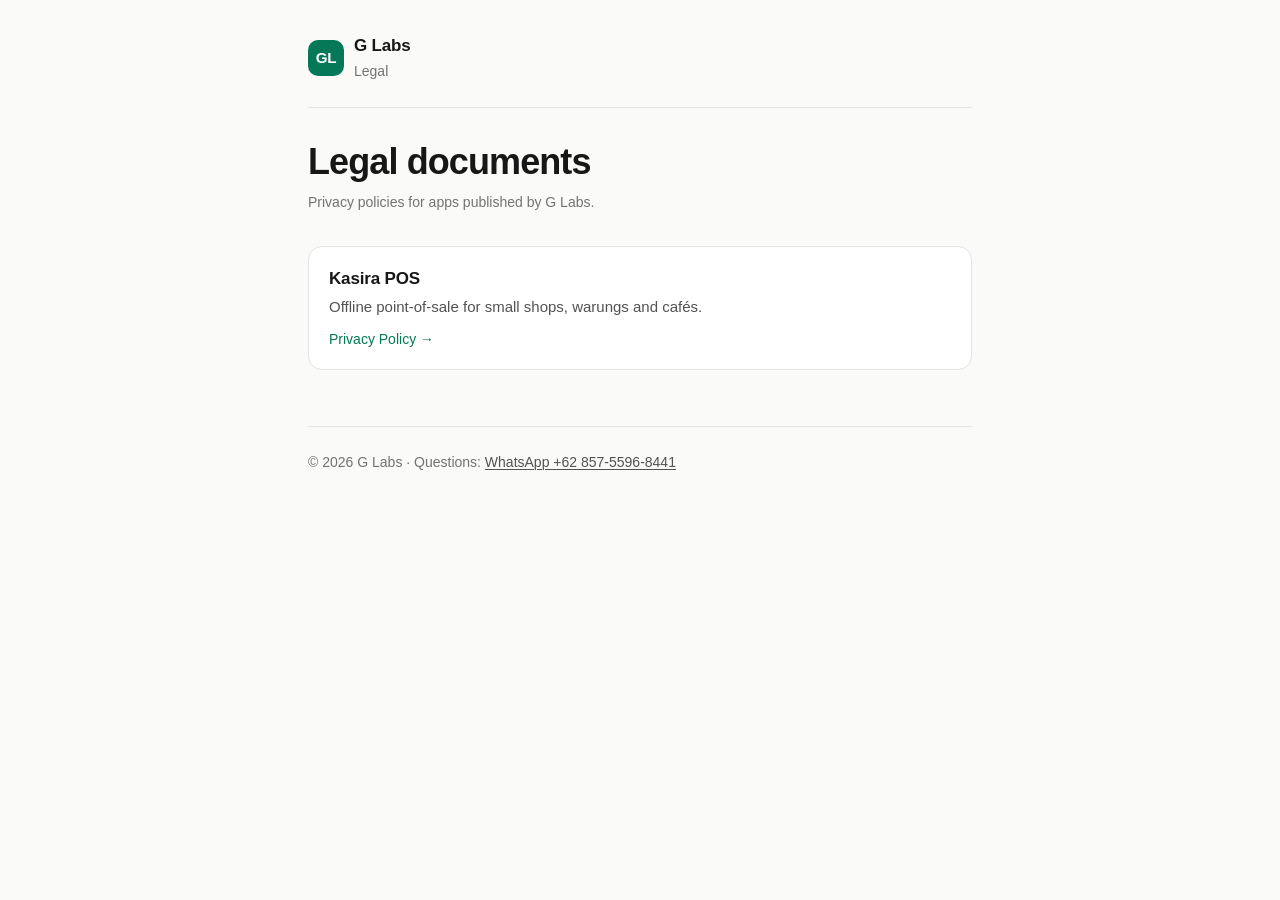
==== index.html @ be062f7f "G Labs legal site: Kasira POS privacy policy Public static site serving privacy policies for G Labs " ====
<!DOCTYPE html>
<html lang="en">
<head>
<meta charset="utf-8">
<meta name="viewport" content="width=device-width, initial-scale=1">
<title>Legal — G Labs</title>
<meta name="description" content="Privacy policies and legal documents for apps published by G Labs.">
<link rel="stylesheet" href="assets/style.css">
</head>
<body>
<div class="wrap">

  <header class="masthead">
    <div class="mark">GL</div>
    <div>
      <div class="masthead-name">G Labs</div>
      <div class="masthead-sub">Legal</div>
    </div>
  </header>

  <main>
    <h1>Legal documents</h1>
    <p class="updated">Privacy policies for apps published by G Labs.</p>

    <ul class="apps">
      <li>
        <a class="app-card" href="kasira/">
          <div class="app-card-name">Kasira POS</div>
          <div class="app-card-desc">
            Offline point-of-sale for small shops, warungs and cafés.
          </div>
          <div class="app-card-links">Privacy Policy →</div>
        </a>
      </li>
    </ul>
  </main>

  <footer class="foot">
    <p>© 2026 G Labs · Questions: <a href="https://wa.me/6285755968441">WhatsApp +62 857-5596-8441</a></p>
  </footer>

</div>
</body>
</html>
---- assets/style.css ----
/*
 * G Labs legal site — shared styling.
 *
 * Mirrors the Kasira POS palette (tailwind.config.js in the app repo): the "Pandan"
 * green family for accents and "Kertas", a warm receipt-paper off-white, as the page
 * ground. Reused by every app's policy page, so keep it app-neutral.
 */

:root {
  --brand: #047857;        /* Pandan — primary */
  --brand-600: #059669;
  --brand-soft: #ecfdf5;
  --ground: #fafaf9;       /* Kertas */
  --card: #ffffff;
  --text: #171717;
  --text-muted: #525252;
  --text-faint: #737373;
  --rule: #e5e5e5;
  --radius: 14px;
}

@media (prefers-color-scheme: dark) {
  :root {
    --brand: #34d399;
    --brand-600: #6ee7b7;
    --brand-soft: #052e21;
    --ground: #0a0a0a;
    --card: #18181b;
    --text: #f5f5f5;
    --text-muted: #a3a3a3;
    --text-faint: #8a8a8a;
    --rule: #2e2e32;
  }
}

*,
*::before,
*::after {
  box-sizing: border-box;
}

html {
  -webkit-text-size-adjust: 100%;
}

body {
  margin: 0;
  background: var(--ground);
  color: var(--text);
  font-family: -apple-system, BlinkMacSystemFont, "Segoe UI", Roboto, "Helvetica Neue",
    Arial, sans-serif;
  font-size: 17px;
  line-height: 1.65;
  /* Legal text is read start-to-finish; don't let it hyphenate into soup. */
  -webkit-font-smoothing: antialiased;
}

.wrap {
  max-width: 44rem;
  margin: 0 auto;
  padding: 2rem 1.25rem 4rem;
}

/* ---------- header ---------- */

.masthead {
  display: flex;
  align-items: center;
  gap: 0.625rem;
  padding-bottom: 1.5rem;
  margin-bottom: 2rem;
  border-bottom: 1px solid var(--rule);
}

.mark {
  display: grid;
  place-items: center;
  width: 2.25rem;
  height: 2.25rem;
  border-radius: 10px;
  background: var(--brand);
  color: #fff;
  font-weight: 700;
  font-size: 0.95rem;
  letter-spacing: -0.02em;
  flex: none;
}

@media (prefers-color-scheme: dark) {
  .mark {
    color: #052e21;
  }
}

.masthead-name {
  font-weight: 650;
  letter-spacing: -0.01em;
}

.masthead-sub {
  color: var(--text-faint);
  font-size: 0.875rem;
}

/* ---------- type ---------- */

h1 {
  font-size: clamp(1.75rem, 5vw, 2.25rem);
  line-height: 1.2;
  letter-spacing: -0.025em;
  margin: 0 0 0.5rem;
}

h2 {
  font-size: 1.2rem;
  line-height: 1.35;
  letter-spacing: -0.01em;
  margin: 2.75rem 0 0.75rem;
  padding-top: 1.5rem;
  border-top: 1px solid var(--rule);
}

h2:first-of-type {
  border-top: 0;
  padding-top: 0;
}

h3 {
  font-size: 1rem;
  margin: 1.75rem 0 0.5rem;
}

p {
  margin: 0 0 1rem;
}

a {
  color: var(--brand);
  text-decoration-thickness: 1px;
  text-underline-offset: 2px;
}

a:hover {
  color: var(--brand-600);
}

strong {
  font-weight: 650;
}

.updated {
  color: var(--text-faint);
  font-size: 0.875rem;
  margin-bottom: 2rem;
}

/* The one-sentence summary that matters most to a reader (and a reviewer). */
.lede {
  background: var(--brand-soft);
  border-left: 3px solid var(--brand);
  border-radius: 0 var(--radius) var(--radius) 0;
  padding: 1rem 1.125rem;
  margin: 0 0 2rem;
}

.lede p:last-child {
  margin-bottom: 0;
}

ul {
  margin: 0 0 1rem;
  padding-left: 1.25rem;
}

li {
  margin-bottom: 0.5rem;
}

li::marker {
  color: var(--brand);
}

blockquote {
  margin: 1.25rem 0;
  padding: 0.75rem 1rem;
  border-left: 3px solid var(--rule);
  color: var(--text-muted);
  font-size: 0.9375rem;
}

/* ---------- tables ---------- */

/* Wide permission tables must scroll inside their own box, never the page body. */
.table-scroll {
  overflow-x: auto;
  margin: 0 0 1.25rem;
  border: 1px solid var(--rule);
  border-radius: var(--radius);
  background: var(--card);
}

table {
  width: 100%;
  border-collapse: collapse;
  font-size: 0.9375rem;
}

th,
td {
  text-align: left;
  padding: 0.75rem 0.875rem;
  vertical-align: top;
  border-bottom: 1px solid var(--rule);
}

tbody tr:last-child th,
tbody tr:last-child td {
  border-bottom: 0;
}

thead th {
  font-weight: 650;
  font-size: 0.8125rem;
  text-transform: uppercase;
  letter-spacing: 0.04em;
  color: var(--text-faint);
  white-space: nowrap;
}

tbody th {
  font-weight: 600;
  white-space: nowrap;
}

/* ---------- hub page app list ---------- */

.apps {
  list-style: none;
  margin: 0;
  padding: 0;
  display: grid;
  gap: 0.75rem;
}

.apps li {
  margin: 0;
}

.app-card {
  display: block;
  padding: 1.125rem 1.25rem;
  background: var(--card);
  border: 1px solid var(--rule);
  border-radius: var(--radius);
  text-decoration: none;
  color: inherit;
}

.app-card:hover {
  border-color: var(--brand);
  color: inherit;
}

.app-card-name {
  font-weight: 650;
  letter-spacing: -0.01em;
  margin-bottom: 0.125rem;
}

.app-card-desc {
  color: var(--text-muted);
  font-size: 0.9375rem;
}

.app-card-links {
  color: var(--brand);
  font-size: 0.875rem;
  margin-top: 0.5rem;
}

/* ---------- footer ---------- */

.foot {
  margin-top: 3.5rem;
  padding-top: 1.5rem;
  border-top: 1px solid var(--rule);
  color: var(--text-faint);
  font-size: 0.875rem;
}

.foot a {
  color: var(--text-muted);
}
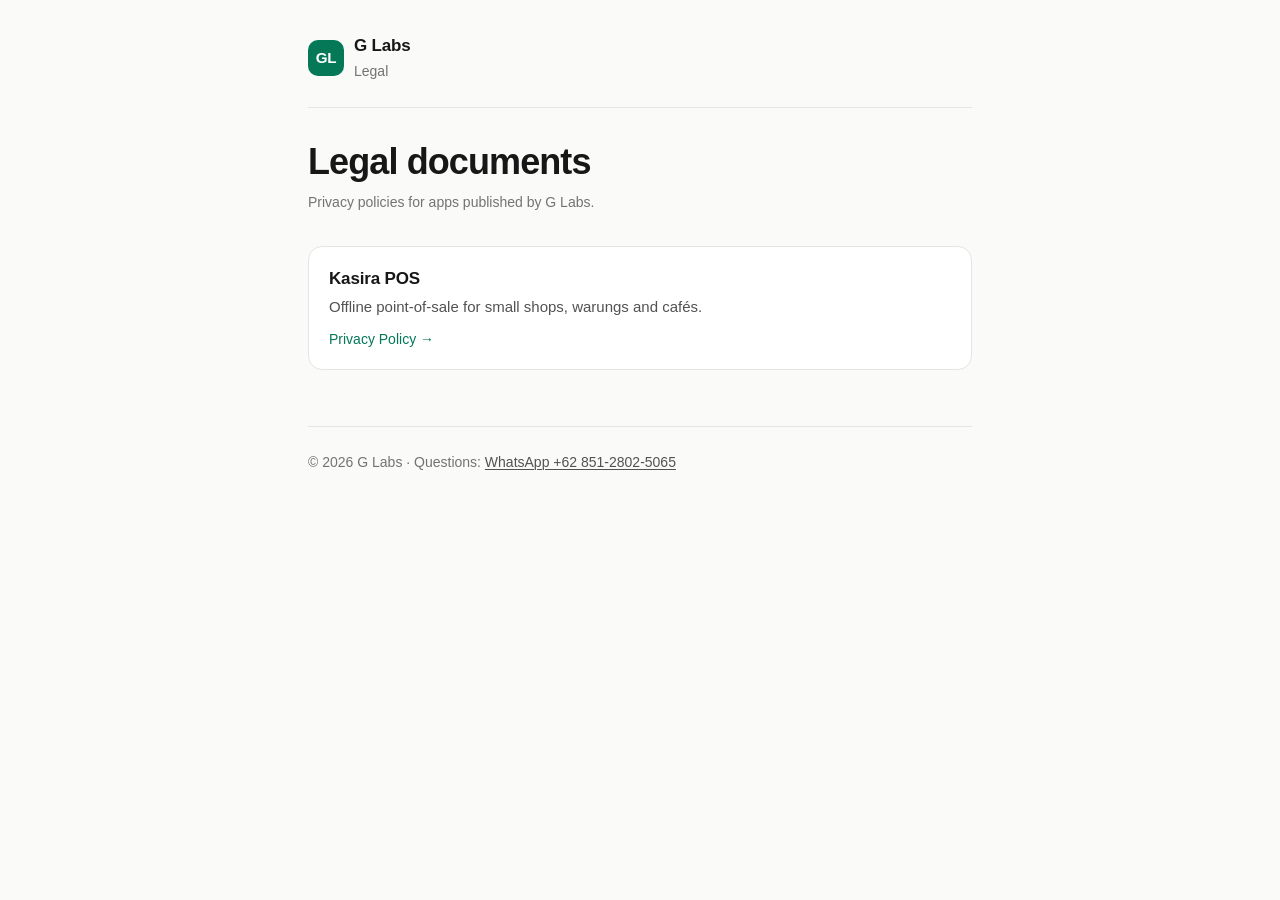
==== commit 510a3f20: "Update G Labs support contact to +62 851-2802-5065 Old number is retired. The policy page is the con" ====
--- a/index.html
+++ b/index.html
@@ -36,7 +36,7 @@
   </main>
 
   <footer class="foot">
-    <p>© 2026 G Labs · Questions: <a href="https://wa.me/6285755968441">WhatsApp +62 857-5596-8441</a></p>
+    <p>© 2026 G Labs · Questions: <a href="https://wa.me/6285128025065">WhatsApp +62 851-2802-5065</a></p>
   </footer>
 
 </div>
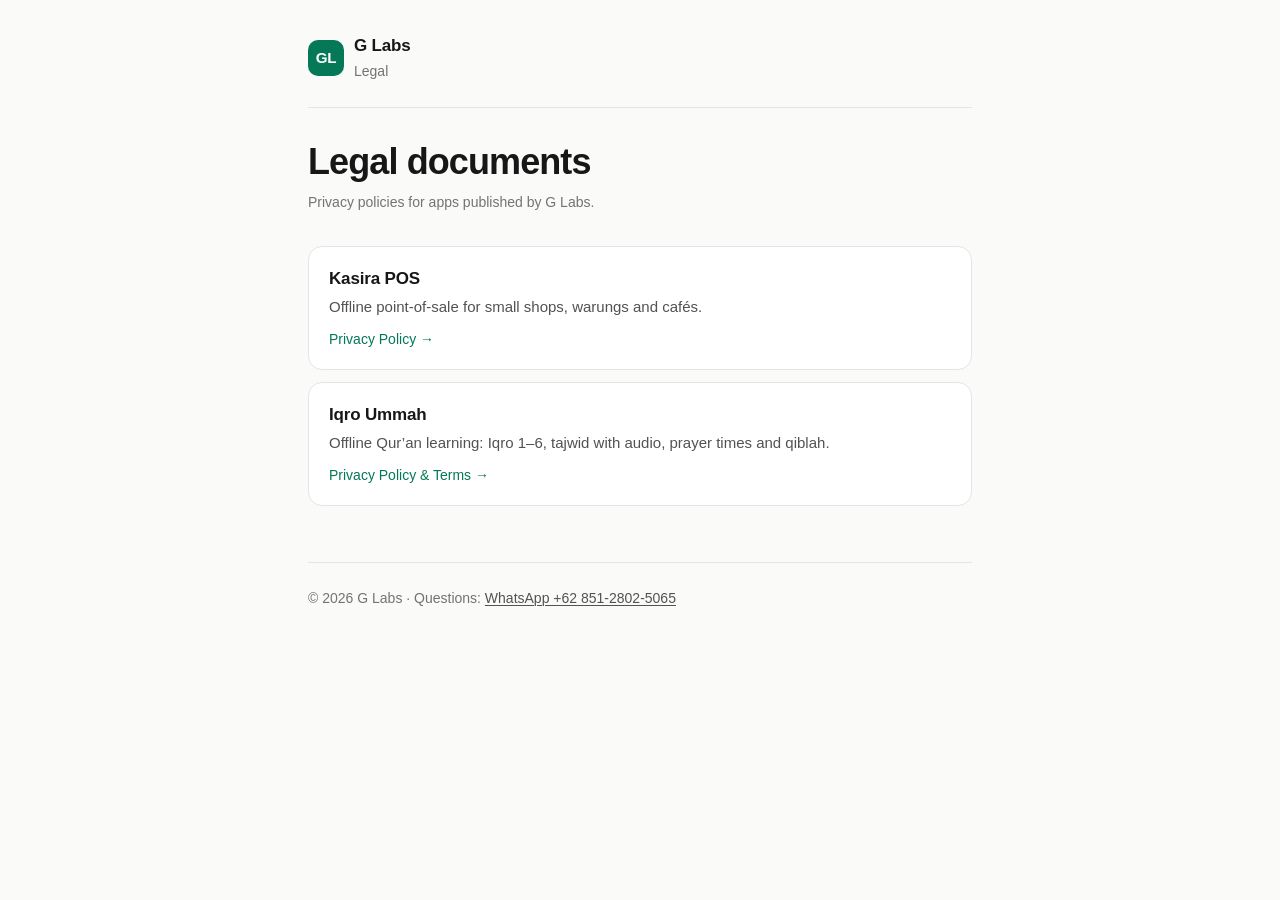
==== commit 635bb4ef: "Add Iqro Ummah privacy policy and terms & conditions Co-Authored-By: Claude Opus 5 <noreply@anthropi" ====
--- a/index.html
+++ b/index.html
@@ -32,6 +32,15 @@
           <div class="app-card-links">Privacy Policy →</div>
         </a>
       </li>
+      <li>
+        <a class="app-card" href="iqro-ummah/">
+          <div class="app-card-name">Iqro Ummah</div>
+          <div class="app-card-desc">
+            Offline Qur’an learning: Iqro 1–6, tajwid with audio, prayer times and qiblah.
+          </div>
+          <div class="app-card-links">Privacy Policy &amp; Terms →</div>
+        </a>
+      </li>
     </ul>
   </main>
 
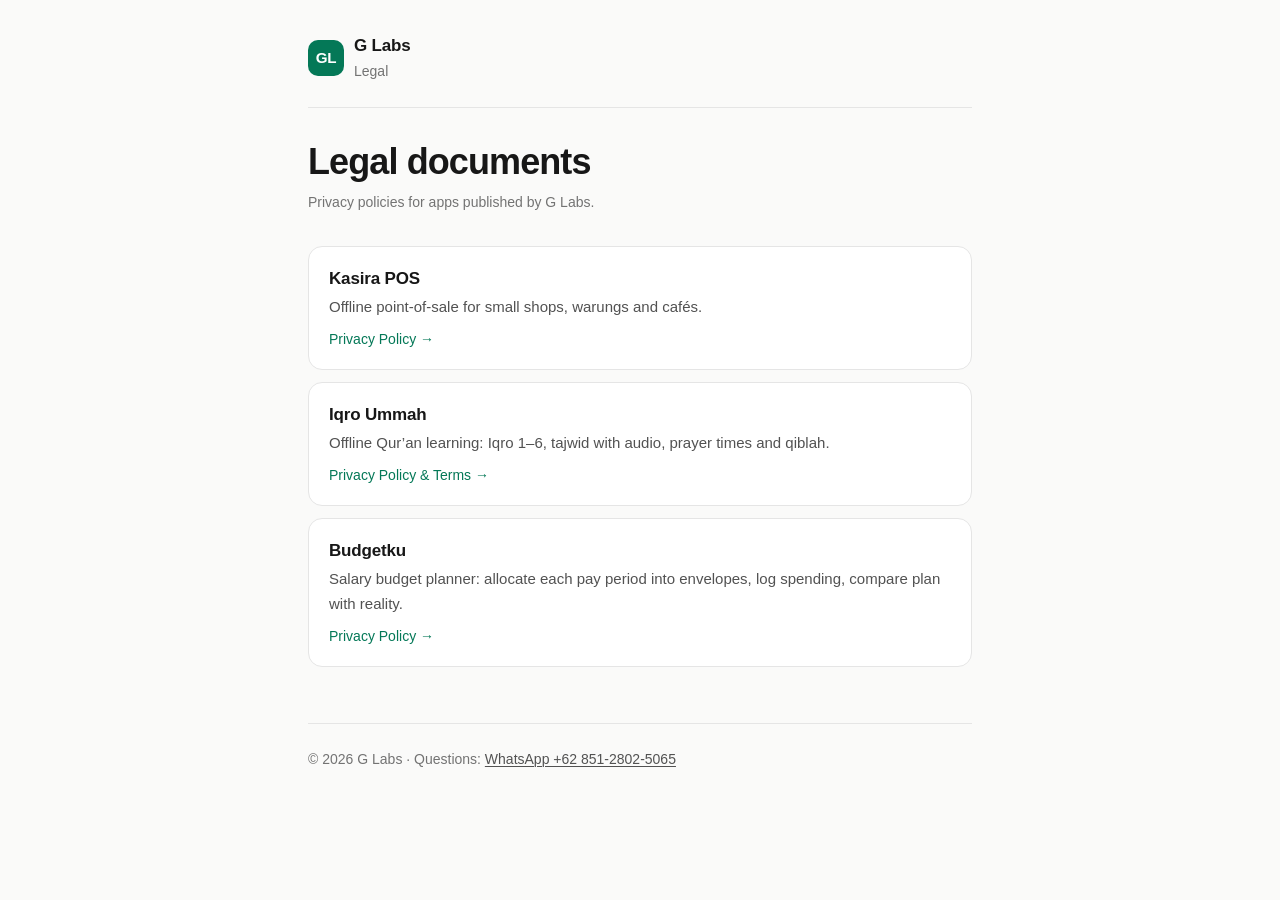
==== commit e61066e4: "Add Budgetku privacy policy Covers on-device storage, the AdMob banner (advertising ID, IP, ad inter" ====
--- a/index.html
+++ b/index.html
@@ -41,6 +41,15 @@
           <div class="app-card-links">Privacy Policy &amp; Terms →</div>
         </a>
       </li>
+      <li>
+        <a class="app-card" href="budgetku/">
+          <div class="app-card-name">Budgetku</div>
+          <div class="app-card-desc">
+            Salary budget planner: allocate each pay period into envelopes, log spending, compare plan with reality.
+          </div>
+          <div class="app-card-links">Privacy Policy →</div>
+        </a>
+      </li>
     </ul>
   </main>
 
